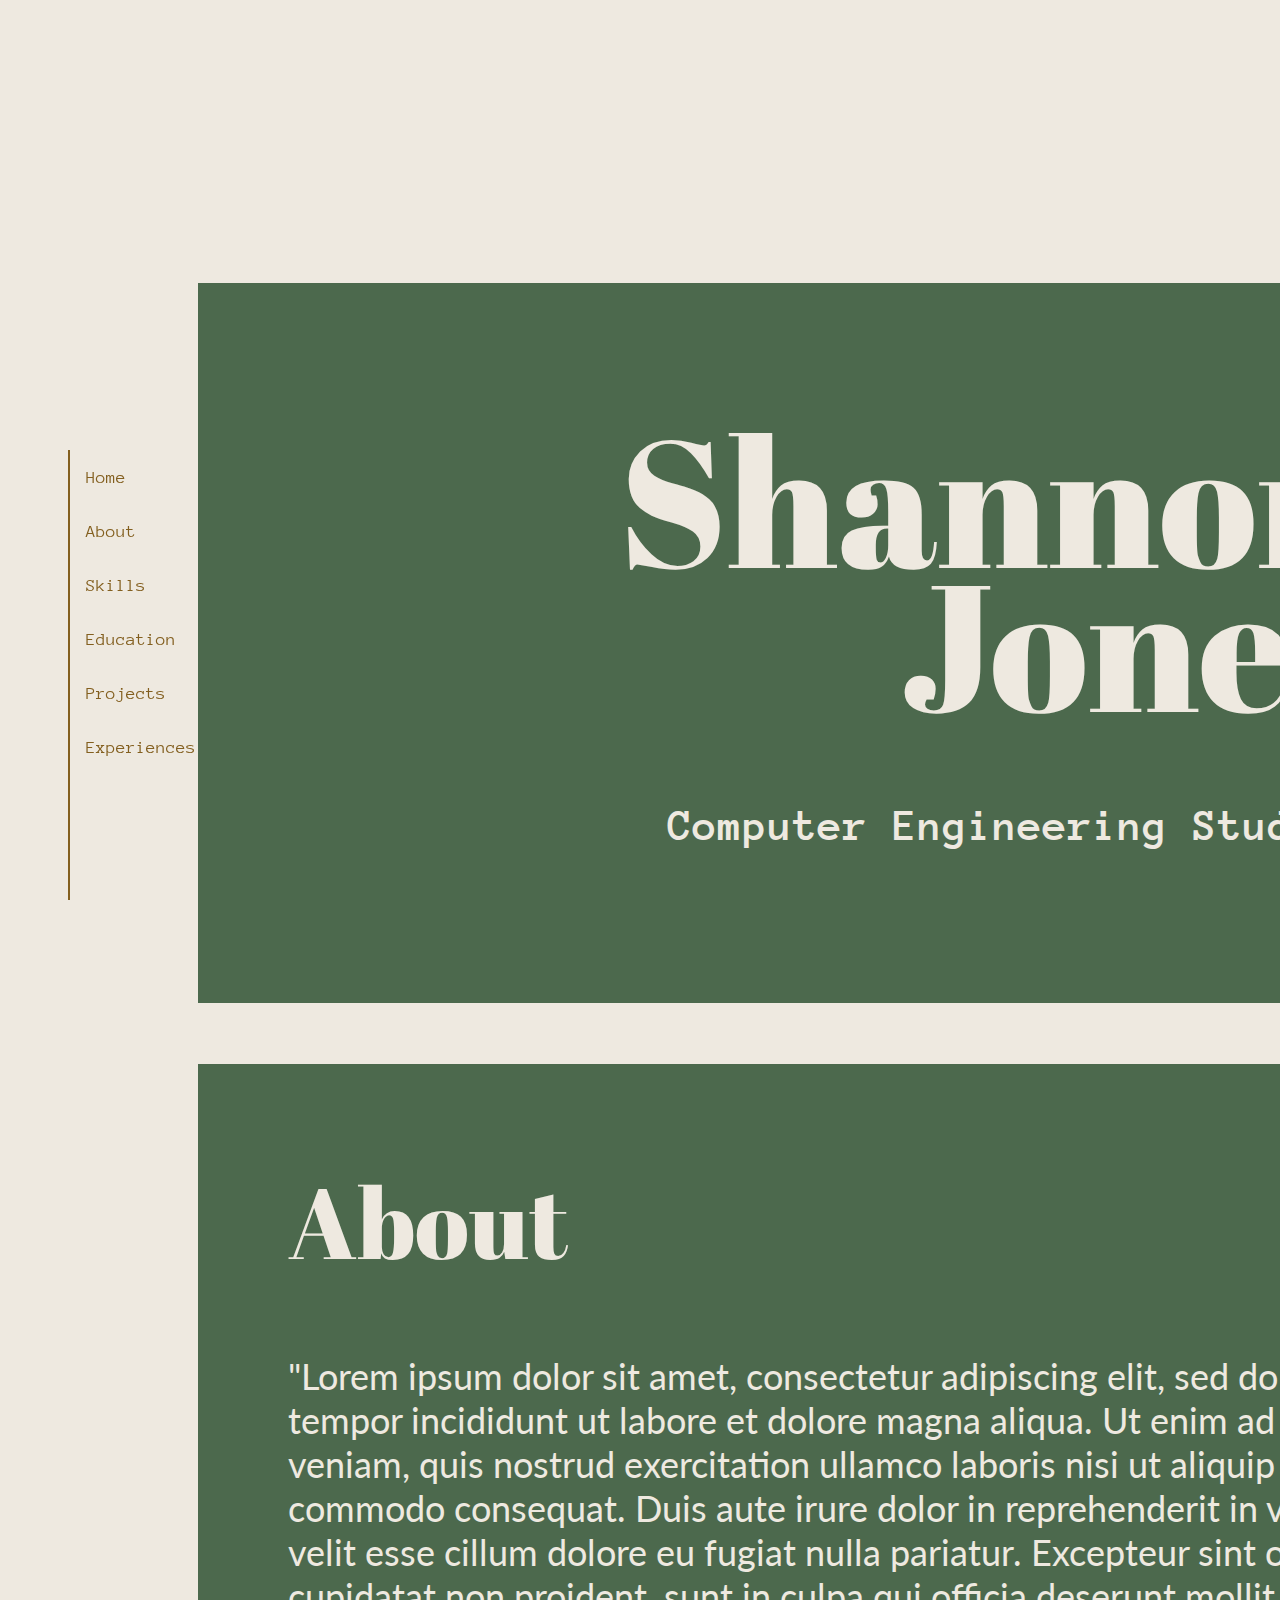
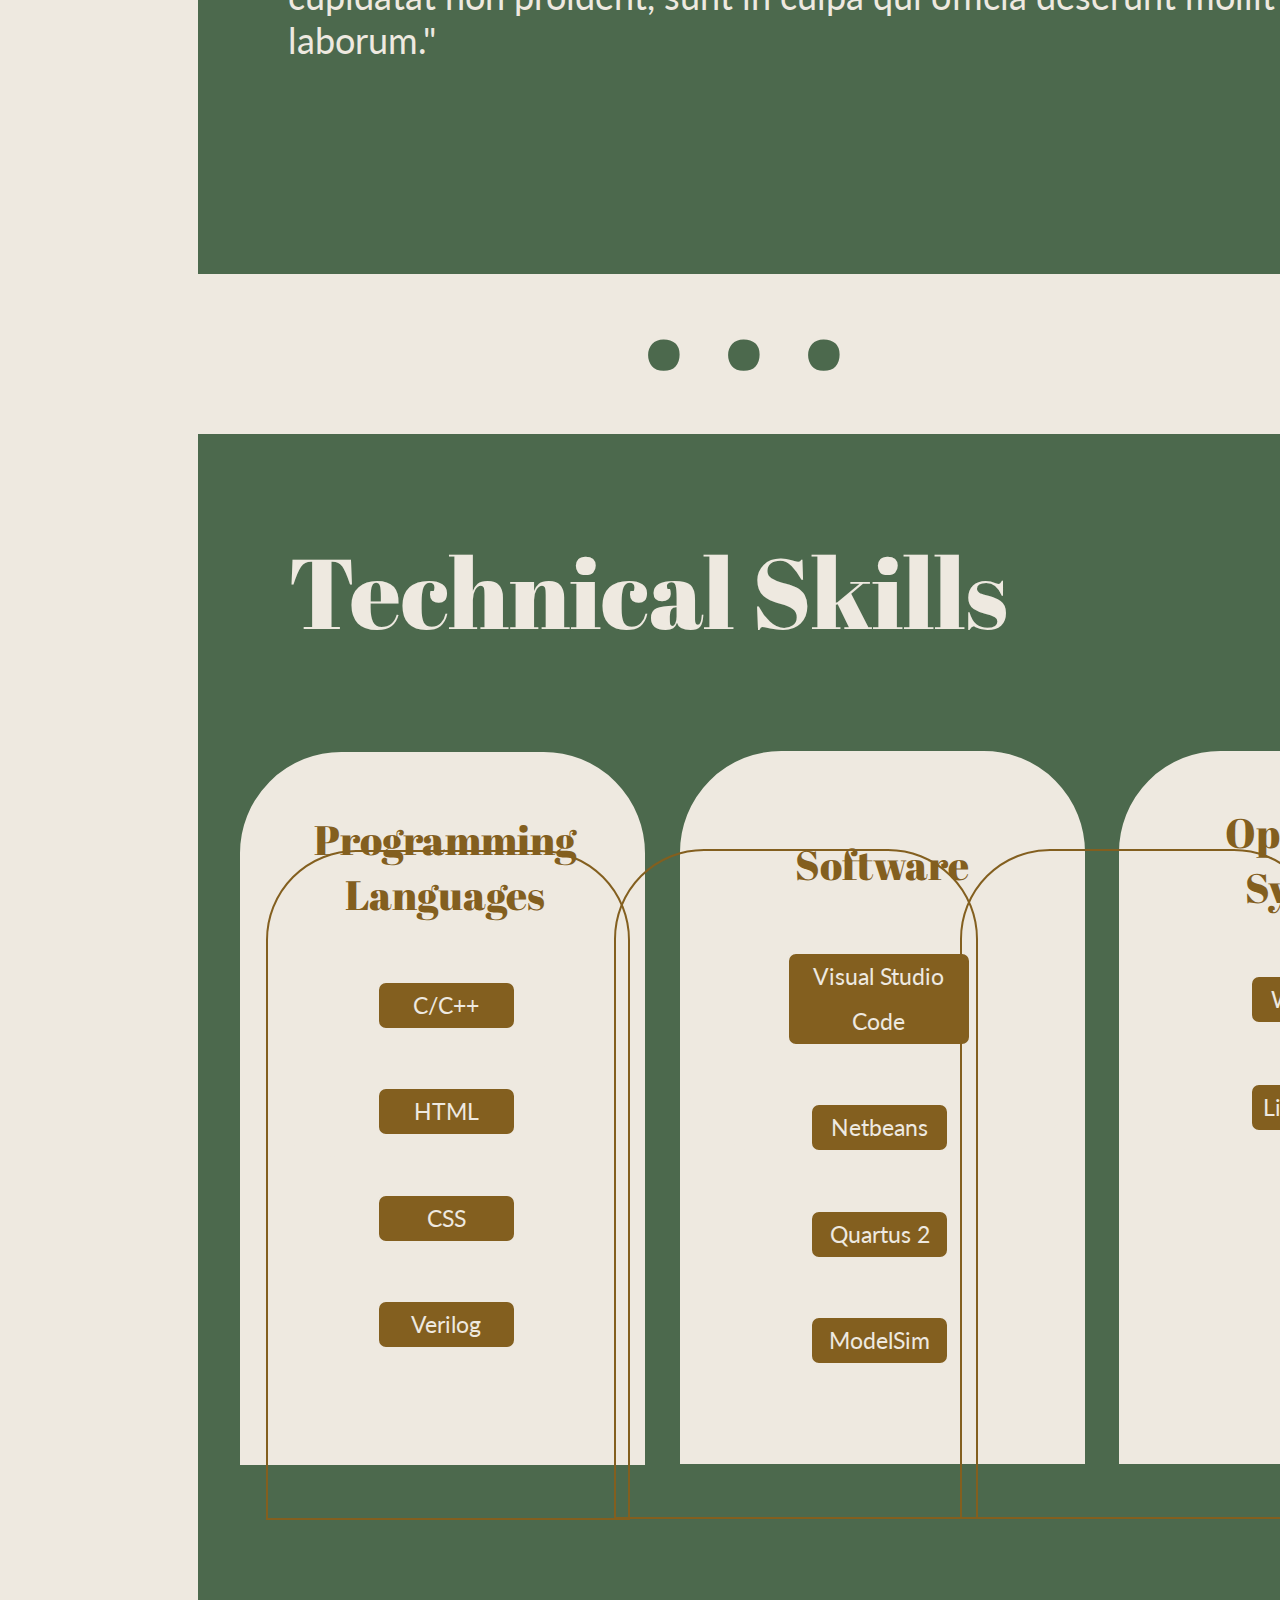
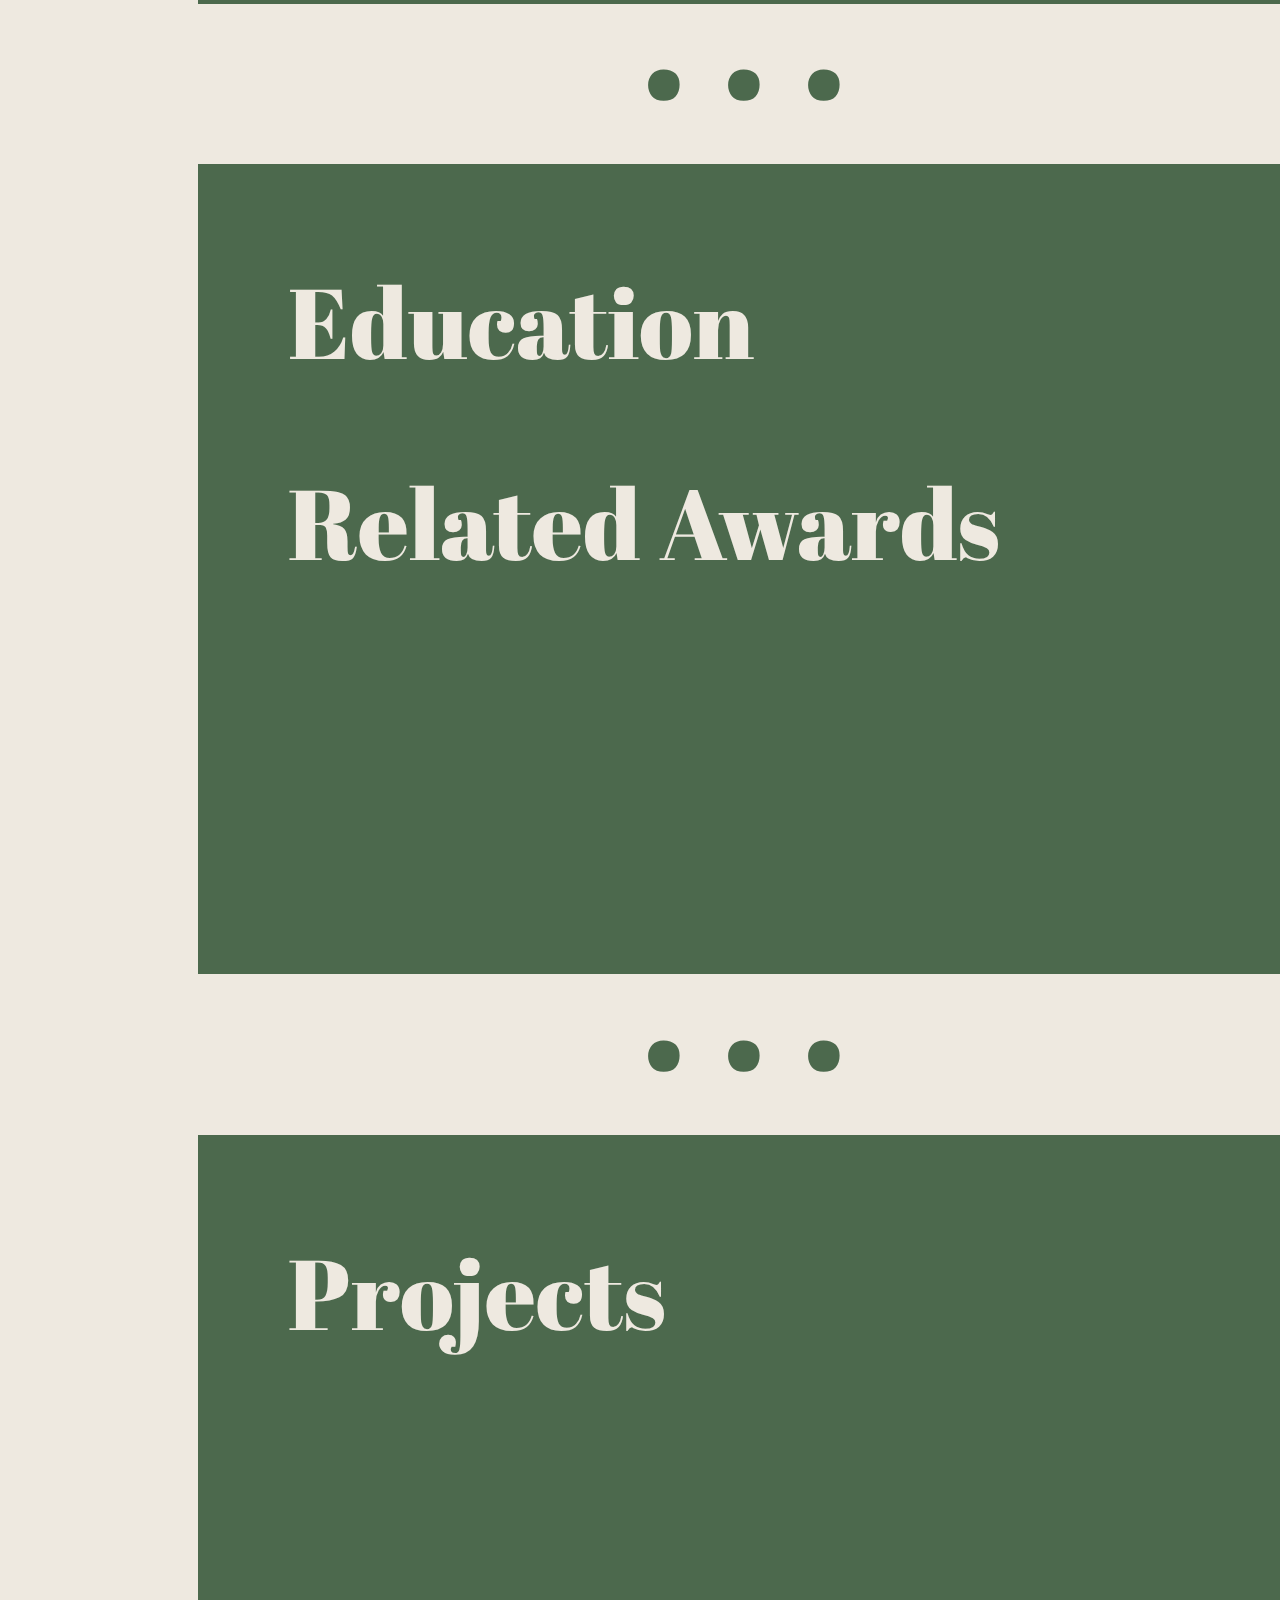
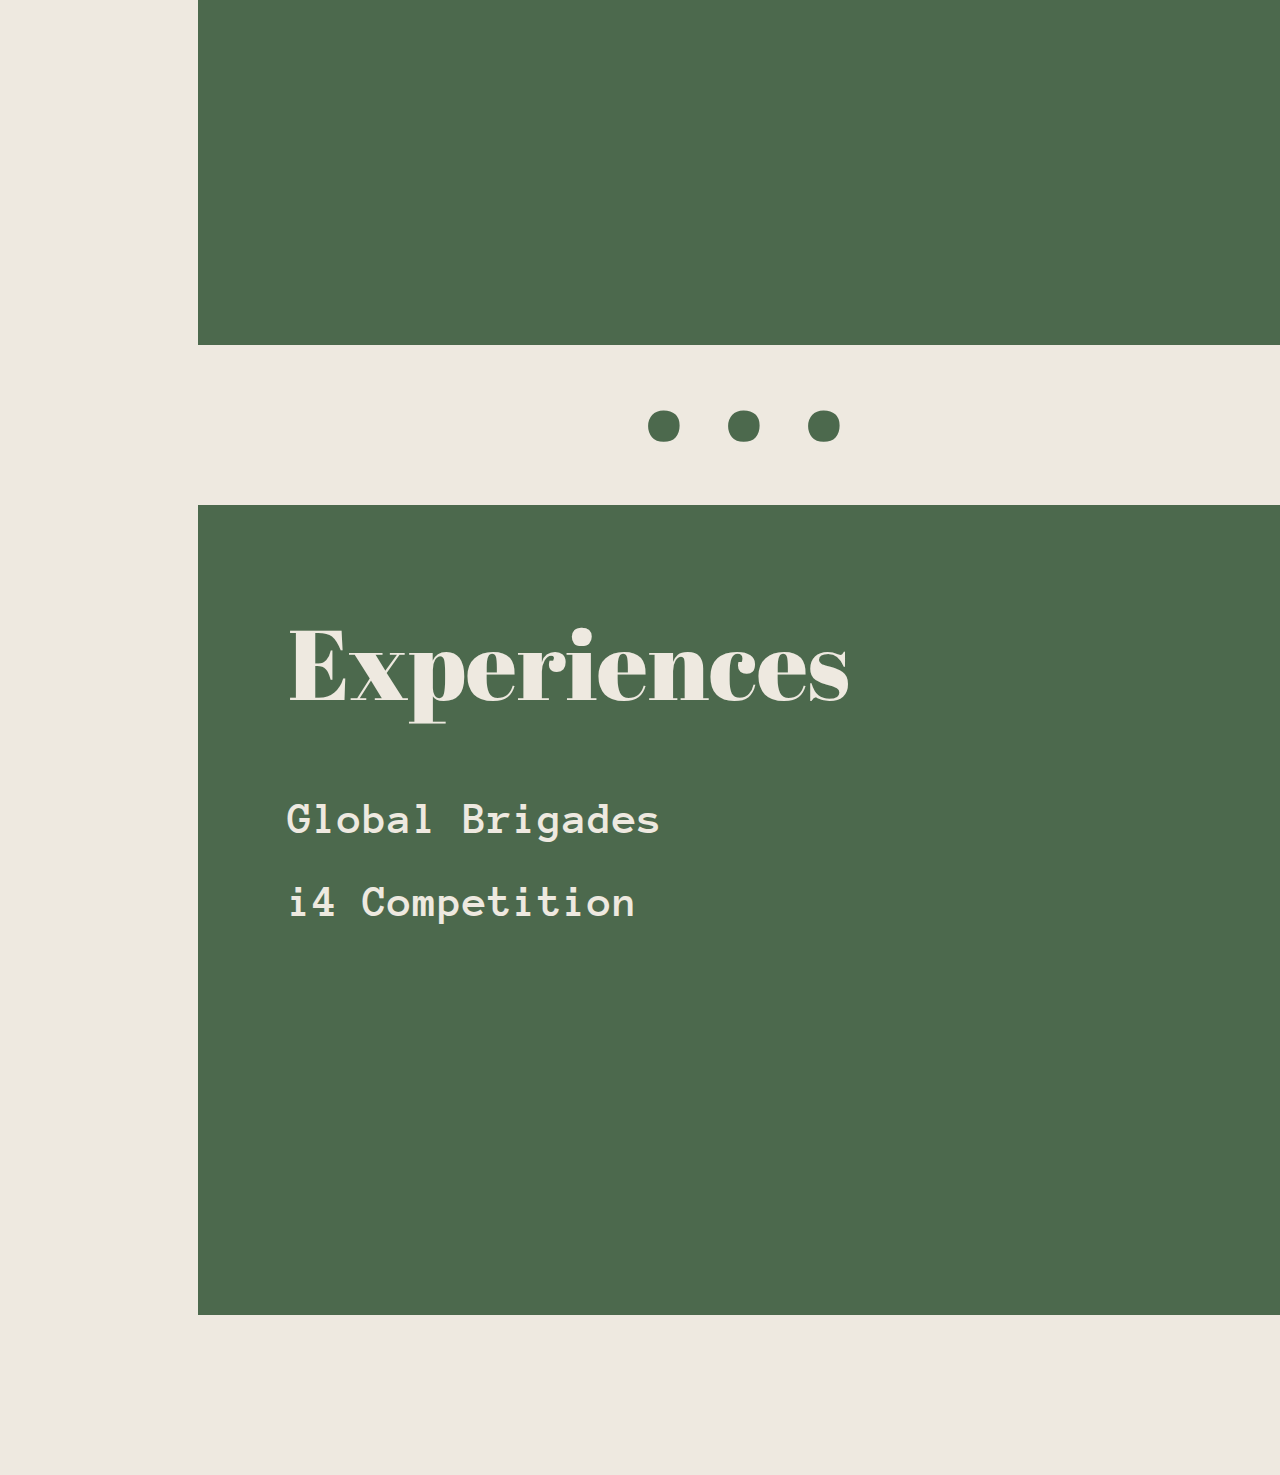
==== index.html @ 37971e12 "technical skills done" ====
<!DOCTYPE html>
<html>

    <head> 
        <title>popurriin</title>

        <meta name="viewport" content="width=device-width, initial-scale=1.0">
        <link rel="preconnect" href="https://fonts.googleapis.com">
        <link rel="preconnect" href="https://fonts.gstatic.com" crossorigin>
        <link href="https://fonts.googleapis.com/css2?family=Abril+Fatface&family=Anonymous+Pro&family=Lato&display=swap" rel="stylesheet">
        <style> @import url('https://fonts.googleapis.com/css2?family=Abril+Fatface&family=Anonymous+Pro&family=Lato&display=swap'); </style>
        
        <link rel="stylesheet" href="style.css">
    </head>

    <body>
        <section id="0">
        <div class="leaves"></div>
        <a href="https://github.com/popurriin" target="_blank"><div class="github"></div></a>
        <a href="https://www.linkedin.com/in/popurriin/" target="_blank"><div class="linkedin" ></div></a>
        <a href="mailto: shan.jones@mail.utoronto.ca" target="_blank"><div class="email" ></div></a>
        <div class="vl"></div>

        <div class="title">
                <h1 class="large">Shannon <br> Jones</h1>
                    <h2 class="moveup">Computer Engineering Student</h2>
        </div>
        </section>
        
        <div class="sect movedown2">
            <section id="1"> 
                <h1 >About</h1>
                    <p>"Lorem ipsum dolor sit amet, consectetur adipiscing elit, sed do eiusmod tempor incididunt 
                        ut labore et dolore magna aliqua. Ut enim ad minim veniam, quis nostrud exercitation ullamco
                        laboris nisi ut aliquip ex ea commodo consequat. 
                        Duis aute irure dolor in reprehenderit in voluptate velit esse cillum dolore eu fugiat 
                        nulla pariatur. Excepteur sint occaecat cupidatat non proident, sunt in culpa qui officia 
                        deserunt mollit anim id est laborum."</p>
            </section>
        </div>

        <h1 class="ellipsis">.  .  .</h1>


        <div class="sect tech">
            <section id="2">
                <h1>Technical Skills</h1>
                
                <div class="rectangle"></div>
                <div class="curve"></div>

                <div class="curve_line"></div>

                <div class="rectangle l t"></div>
                <div class="curve l"></div>
                <div class="curve_line l3"></div>

                <div class="rectangle l2 t2"></div>
                <div class="curve l2"></div>
                <div class="curve_line l4"></div>

                <div>
                    <h2 class="skill_title">Programming <br> Languages</h2>
                        <h3 class="skill_sub">C/C++ </h3> <br>
                        <h3 class="skill_sub moveup2"> HTML </h3> <br>
                        <h3 class="skill_sub moveup2"> CSS </h3> <br>
                        <h3 class="skill_sub moveup2"> Verilog</h3>
                </div>
                
                <div>
                    <h2 class="skill_title moveleft moveup3">Software</h2>
                        <h3 class="skill_sub larger_width">Visual Studio Code</h3> <br>
                        <h3 class="skill_sub moveleft2 moveup2">Netbeans</h3> <br>
                        <h3 class="skill_sub moveleft2 moveup2">Quartus 2</h3> <br>
                        <h3 class="skill_sub moveleft2 moveup2">ModelSim</h3>
                </div>
                
                <div>
                    <h2 class="skill_title moveup4 moveleft3">Operating<br>Systems</h2>
                        <h3 class="skill_sub moveleft4">Windows</h3>
                        <h3 class="skill_sub moveleft4">Linux/Unix</h3>
                </div>
            </section>
        </div>

        <h1 class="ellipsis">.  .  .</h1>



        <div class="sect">
            <section id="3">
                <h1>Education</h1>

                <h1>Related Awards</h1>

            </section>
        </div>

        <h1 class="ellipsis">.  .  .</h1>

        <div class="sect">
            <section id="4">
                <h1>Projects</h1>
            </section>
        </div>

        <h1 class="ellipsis">.  .  .</h1>

        <div class="sect">
            <section id="5">
                <h1>Experiences</h1>
                    <h2>Global Brigades</h2>
                    <h2>i4 Competition</h2>
            </section>
        </div>

        <div class="remove">
            <a class="navi home" href="#0">Home</a> <br>
            <a class="navi about" href="#1">About</a> <br>
            <a class="navi skills" href="#2">Skills</a> <br>
            <a class="navi education" href="#3">Education</a> <br>
            <a class="navi projects" href="#4">Projects</a> <br>
            <a class="navi experiences" href="#5">Experiences</a>
        </div>
    </body>
</html>
---- style.css ----
/* Colour Palette */
:root {
    --background:#eee9e0ff;
    --main:#4c694dff;
    --text:#eee9e0ff;
    --accent:#835f1f;
    --highlight:#b7caa1;
}


/* Animation */
@keyframes fadein {
    0% {opacity: 0;}
    100% {opacity: 1;}
}

@keyframes git {
    0% {
        background: url("assets/github\ regular\ \(Pixel\ perfect\).png") no-repeat;
        background-size: contain;
        position: fixed;
        width: 8vh;
        height: 8vh;
        left: 4vh;
        top: 17vh;
    }
    100% {
        background: url("assets/github\ hover.png");
        background-size: contain;
        position: fixed;
        width: 8vh;
        height: 8vh;
        left: 4vh;
        top: 17vh;
    }
}

@keyframes linked {
    0% {
        background: url("assets/linkedin\ regular\ \(Freepik\).png");
        background-size: contain;
        position: fixed;
        width: 8vh;
        height: 8vh;
        left: 4vh;
        top: 28vh
    }
    100% {
        background: url("assets/linkedin\ hover.png");
        background-size: contain;
        position: fixed;
        width: 8vh;
        height: 8vh;
        left: 4vh;
        top: 28vh;
    }
}

@keyframes em {
    0% {
        background: url("assets/email\ regular\ \(Ehtisham\ Abid\).png") no-repeat;
        background-size: contain;
        position: fixed;
        width: 8vh;
        height: 8vh;
        left: 4vh;
        top: 39vh;
    }
    100% {
        background: url("assets/email\ hover.png");
        background-size: contain;
        position: fixed;
        width: 8vh;
        height: 8vh;
        left: 4vh;
        top: 39vh;
    }
}

@keyframes na {
    0% {
        color:var(--accent);
        text-decoration: none;
    }
    100% {
        color:var(--main);
        text-decoration: none;
    }
}

::selection {
    color: var(--highlight);
}

::-webkit-scrollbar {
    width: 2.2vh;
    height: 2vh;
    background-color: var(--main);
}
::-webkit-scrollbar-track {
    animation: fadein 0.3s;
    border: thin solid;
    color: var(--highlight);
}
::-webkit-scrollbar-thumb {
    animation: fadein 0.3s;
    border-radius: 1vh;
    background: var(--highlight);
}

/* Classes */
body {
    background-color: var(--background);
    color: var(--text);
    animation: fadein 1.5s;
    font-family: 'Lato', sans-serif;
    font-weight: normal;
    font-size: 12vh;
}

h1 {
    font-family: 'Abril Fatface', cursive;
    font-weight: normal;
    font-size: 11vh;
    margin-top: 0%;
}

h2 {
    font-family: 'Anonymous Pro', mono;
    font-weight: bold;
    font-size: 5vh;
    margin-top: 0%;
}

h3 {
    font-weight: normal;
    font-size: 4vh;
}

h4 {
    font-family: 'Anonymous Pro', mono;
    font-size: 3.5vh;
}

p {
    font-size: 4vh;
}

/* Shapes */
.vl {
    border-left: 2px solid;
    border-color: var(--accent);
    height: 50vh;
    position: fixed;
    left: 7.5vh;
    bottom: 0px;
  }

.hl {
    height: 2px;
    width: 750px;
    background: var(--accent);
}

.rectangle {
    height: 30vh;
    width: 25vh;
    background:var(--text);
    border: 10vh solid;
    border-color: var(--text);
    position: static;
    margin-top: 30%;
    margin-left: -4%;
}
.curve {
    height: 25vh;
    width: 25vh;
    border: 10vh solid;
    border-color: var(--text);
    border-radius: 25%;
    background:var(--text);
    position: static;
    margin-top: -60%;
    margin-left: -4%;
}

.l {
    margin-left: 33%;
}
.t {
    margin-top: -12%;
}
.l2 {
    margin-left: 70%;
}
.t2 {
    margin-top: -12%;
}

.l3 {
    margin-left: 25.5% !important;
}
.l4 {
    margin-left: 52.5% !important;
}

.curve_line {
    height: 74vh;
    width: 40vh;
    border: 0.3vh solid;
    border-top-left-radius: 10vh;
    border-top-right-radius: 10vh;
    border-color: var(--accent);
    position: absolute;
    margin-top: -24%;
    margin-left: -1.7%;
}
/* Settings for images */
.github{
    background: url("assets/github\ regular\ \(Pixel\ perfect\).png") no-repeat;
    background-size: contain;
    position: fixed;
    width: 8vh;
    height: 8vh;
    left: 4vh;
    top: 17vh;

}
.github:hover{
    background: url("assets/github\ hover.png");
    background-size: contain;
    position: fixed;
    width: 8vh;
    height: 8vh;
    left: 4vh;
    top: 17vh;
    animation: git 0.3s;
}

.linkedin {
    background: url("assets/linkedin\ regular\ \(Freepik\).png");
    background-size: contain;
    position: fixed;
    width: 8vh;
    height: 8vh;
    left: 4vh;
    top: 28vh;
}
.linkedin:hover{
    background: url("assets/linkedin\ hover.png");
    background-size: contain;
    position: fixed;
    width: 8vh;
    height: 8vh;
    left: 4vh;
    top: 28vh;
    animation: linked 0.3s;
}

.email {
    background: url("assets/email\ regular\ \(Ehtisham\ Abid\).png");
    background-size: contain;
    position: fixed;
    width: 8vh;
    height: 8vh;
    left: 4vh;
    top: 39vh;
}
.email:hover{
    background: url("assets/email\ hover.png");
    background-size: contain;
    position: fixed;
    width: 8vh;
    height: 8vh;
    left: 4vh;
    top: 39vh;
    animation: em 0.3s;
    line-height: 13vh;
}

.leaves {
    background: url("assets/leaves.jpg") no-repeat;
    position: static;
    background-size: cover;
    width: 52.6vh;
    height: 105vh;
    margin-top: -3%;
    margin-left: 71%;
    animation: fadein 1.5s;
}

/* Nav Bar Classes */
.navi {
    color: var(--accent);
    position: fixed;
    font-size: 2vh;
    font-family: 'Anonymous Pro', mono;
    left:9.5vh;
    text-decoration: none;
    font-style: normal;
}
.navi:hover {
    color: var(--main);
    position: fixed;
    font-size: 2vh;
    font-family: 'Anonymous Pro', mono;
    left:9.5vh;
    text-decoration: none;
    animation: na 0.3s;
}
.remove {
    display:inline-flex;
}
.home {
    top: 52vh;
}
.about {
    top: 58vh;
}
.skills {
    top: 64vh;
}
.education {
    top: 70vh;
}
.projects {
    top: 76vh;
}
.experiences {
    top: 82vh;
}

/* Section Classes */
.title {
    background: var(--main);
    position: static;
    margin-top: -50%;
    margin-left: 15%;
    width: 120vh;
    height: 60vh;
    border: 10vh solid;
    border-color: var(--main);
    text-align: right;
    animation: fadein 1.5s;
}

.sect {
    background: var(--main);
    position:static;
    border: 10vh solid;
    border-color: var(--main);
    width: 132vh;
    height: 70vh;
    margin-top: -8.5%;
    margin-left: 15%;
}

.tech {
    height: 110vh;
}
.skill_title {
    color:var(--accent);
    font-family: 'Abril Fatface', cursive;
    font-size: 4.5vh;
    font-weight: 100;
    text-align: center;
    margin-top: -29%;
    margin-left: -73.5%;
}
.skill_sub {
    color: var(--text);
    max-width: 15vh;
    font-size: 2.5vh;
    margin-top: 5%;
    margin-left: 7.5%;
    text-align: center;
    line-height: 5vh;
    background: var(--accent);
    border: 0.3vh solid;
    border-radius: 1vh;
}

/* Miscellaneous */
.moveup {
    margin-top: -3%;
}
.moveup2 {
    margin-top:-8%;
}
.moveup3 {
    margin-top: -45%;
}
.moveup4 {
    margin-top: -49%;
}
.movedown {
    margin-top: 10%;
}
.movedown2 {
    margin-top: 4.8%;
}
.moveleft {
    margin-left: 0%;
}
.moveleft2 {
    margin-left: 44%;
}
.moveleft3 {
    margin-left: 74%;
}
.moveleft4 {
    margin-left: 81%;
}
.larger_width {
    max-width: 20vh;
    margin-left: 42%;
}
.large {
    margin-top: 5%;
    font-size: 20vh;
    line-height: 16vh;
}
.ellipsis {
    color:var(--main);
    font-size: 20vh;
    margin-left: 50%;
    margin-top: -7.5%;
}
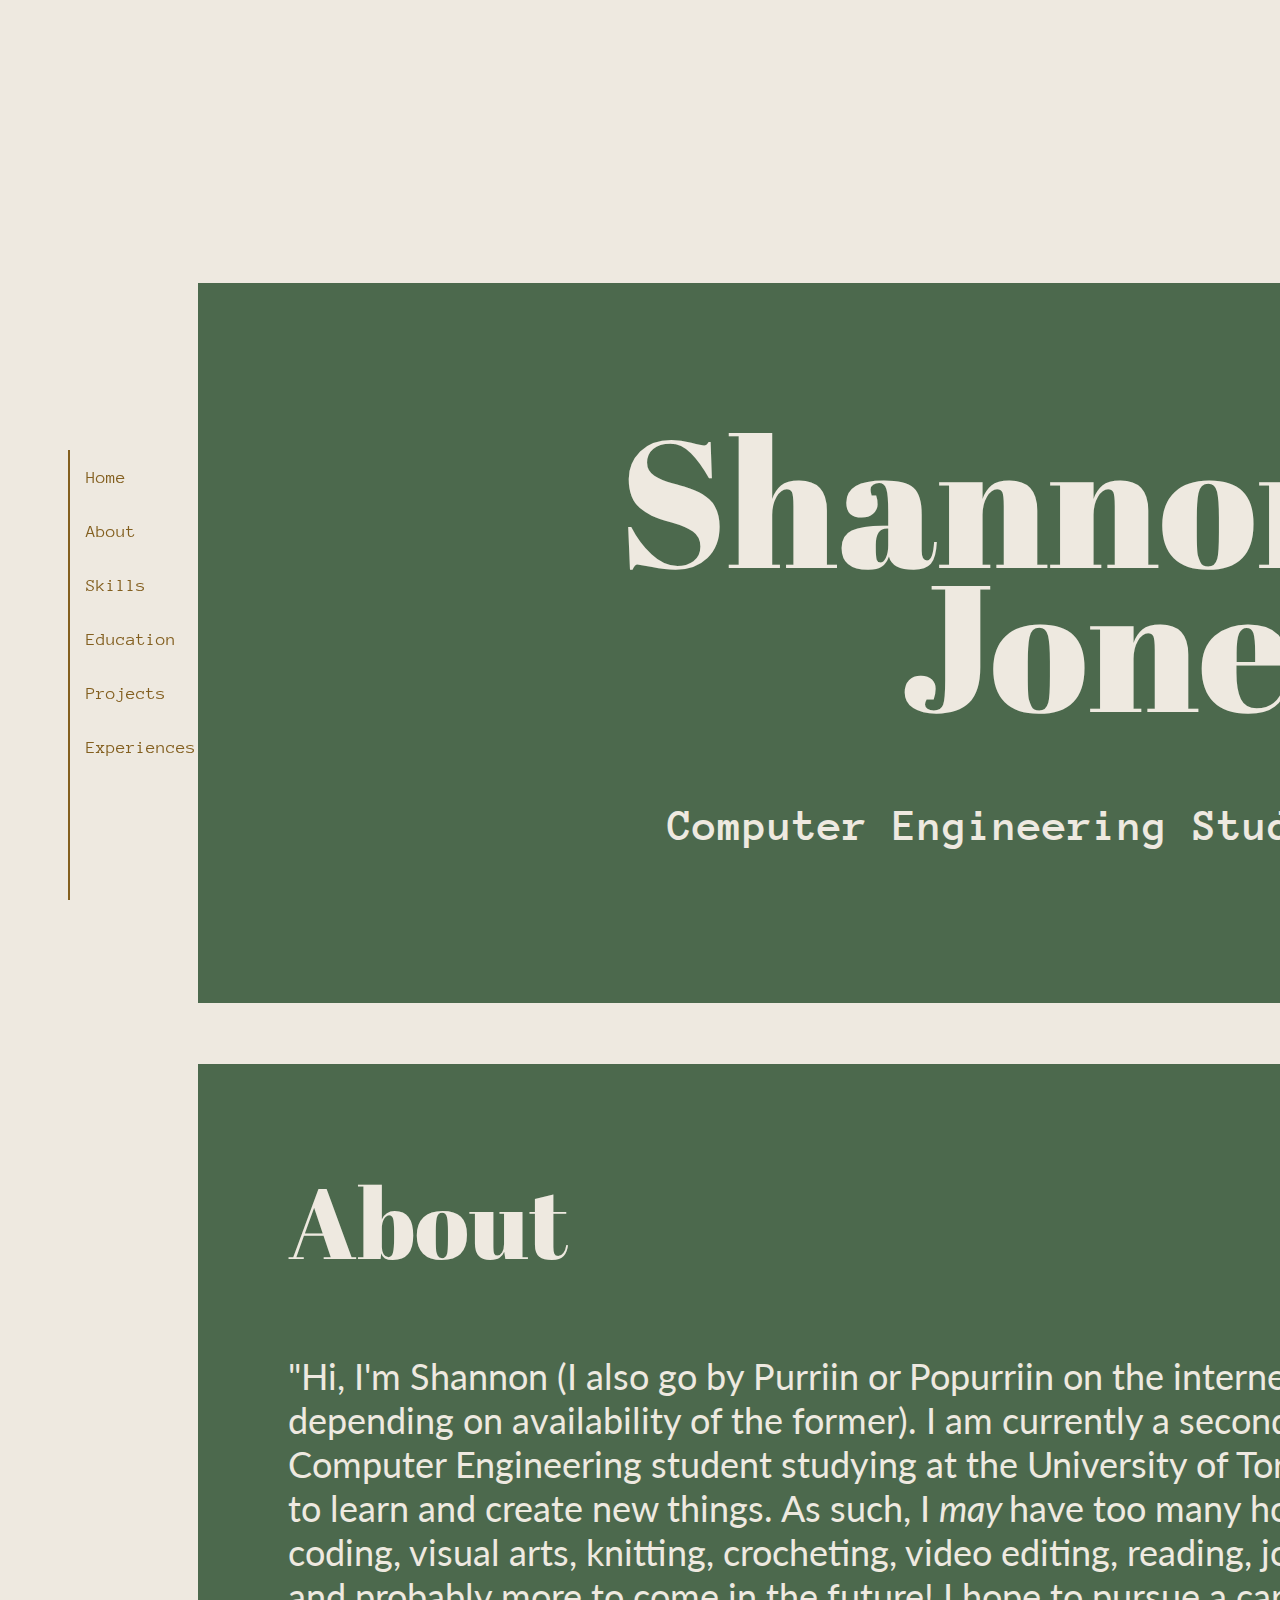
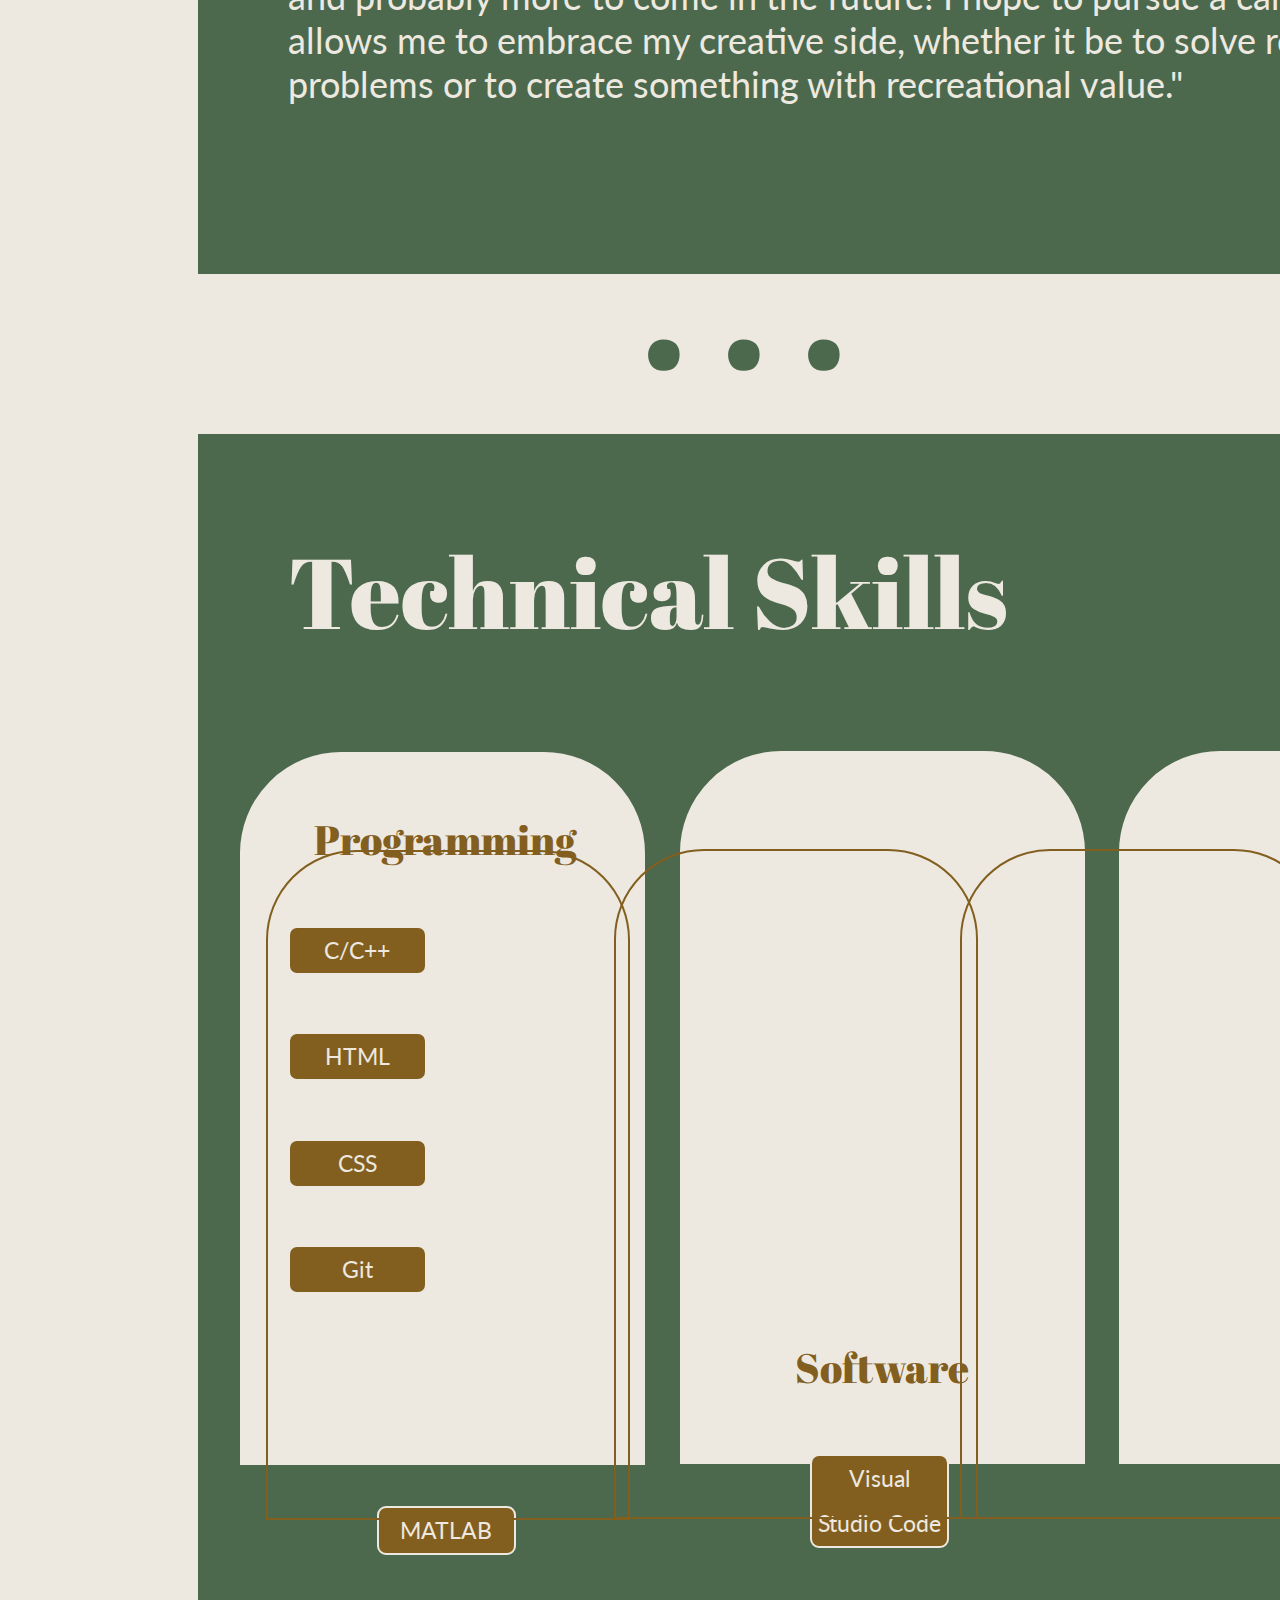
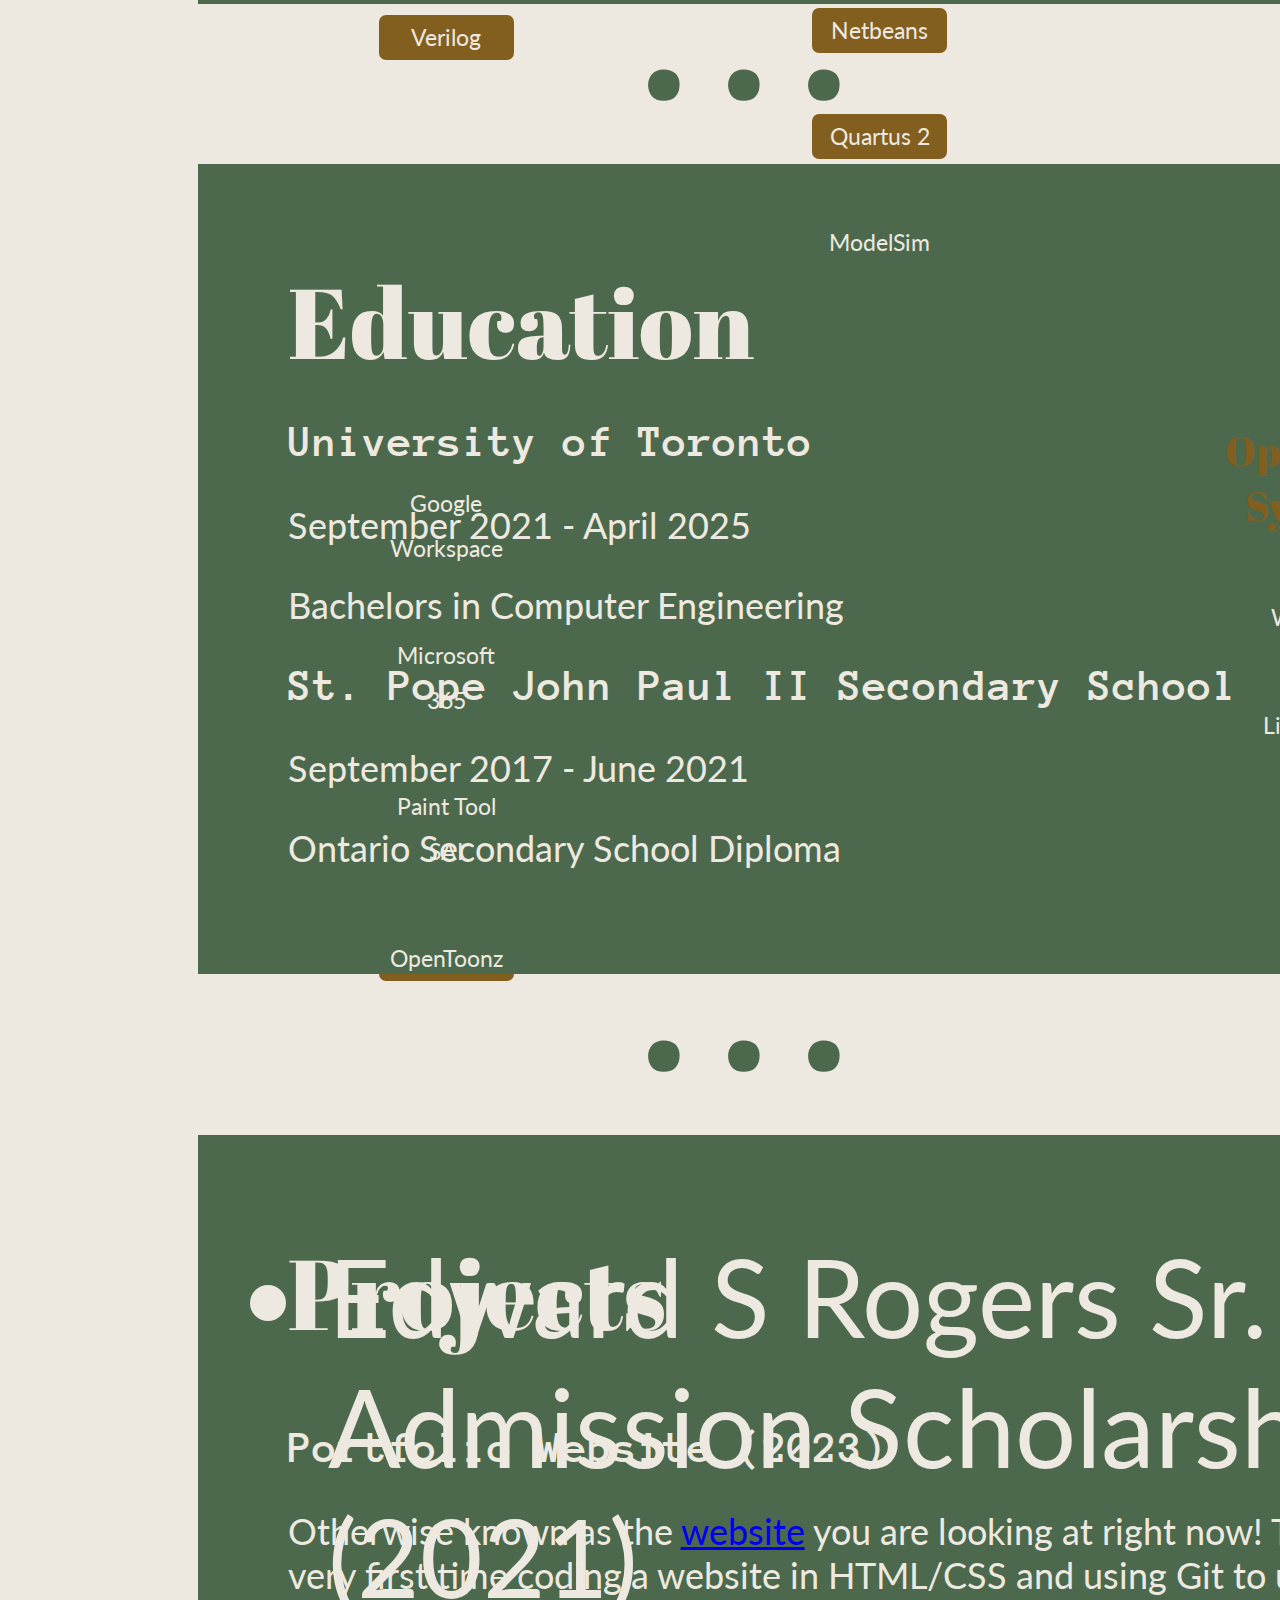
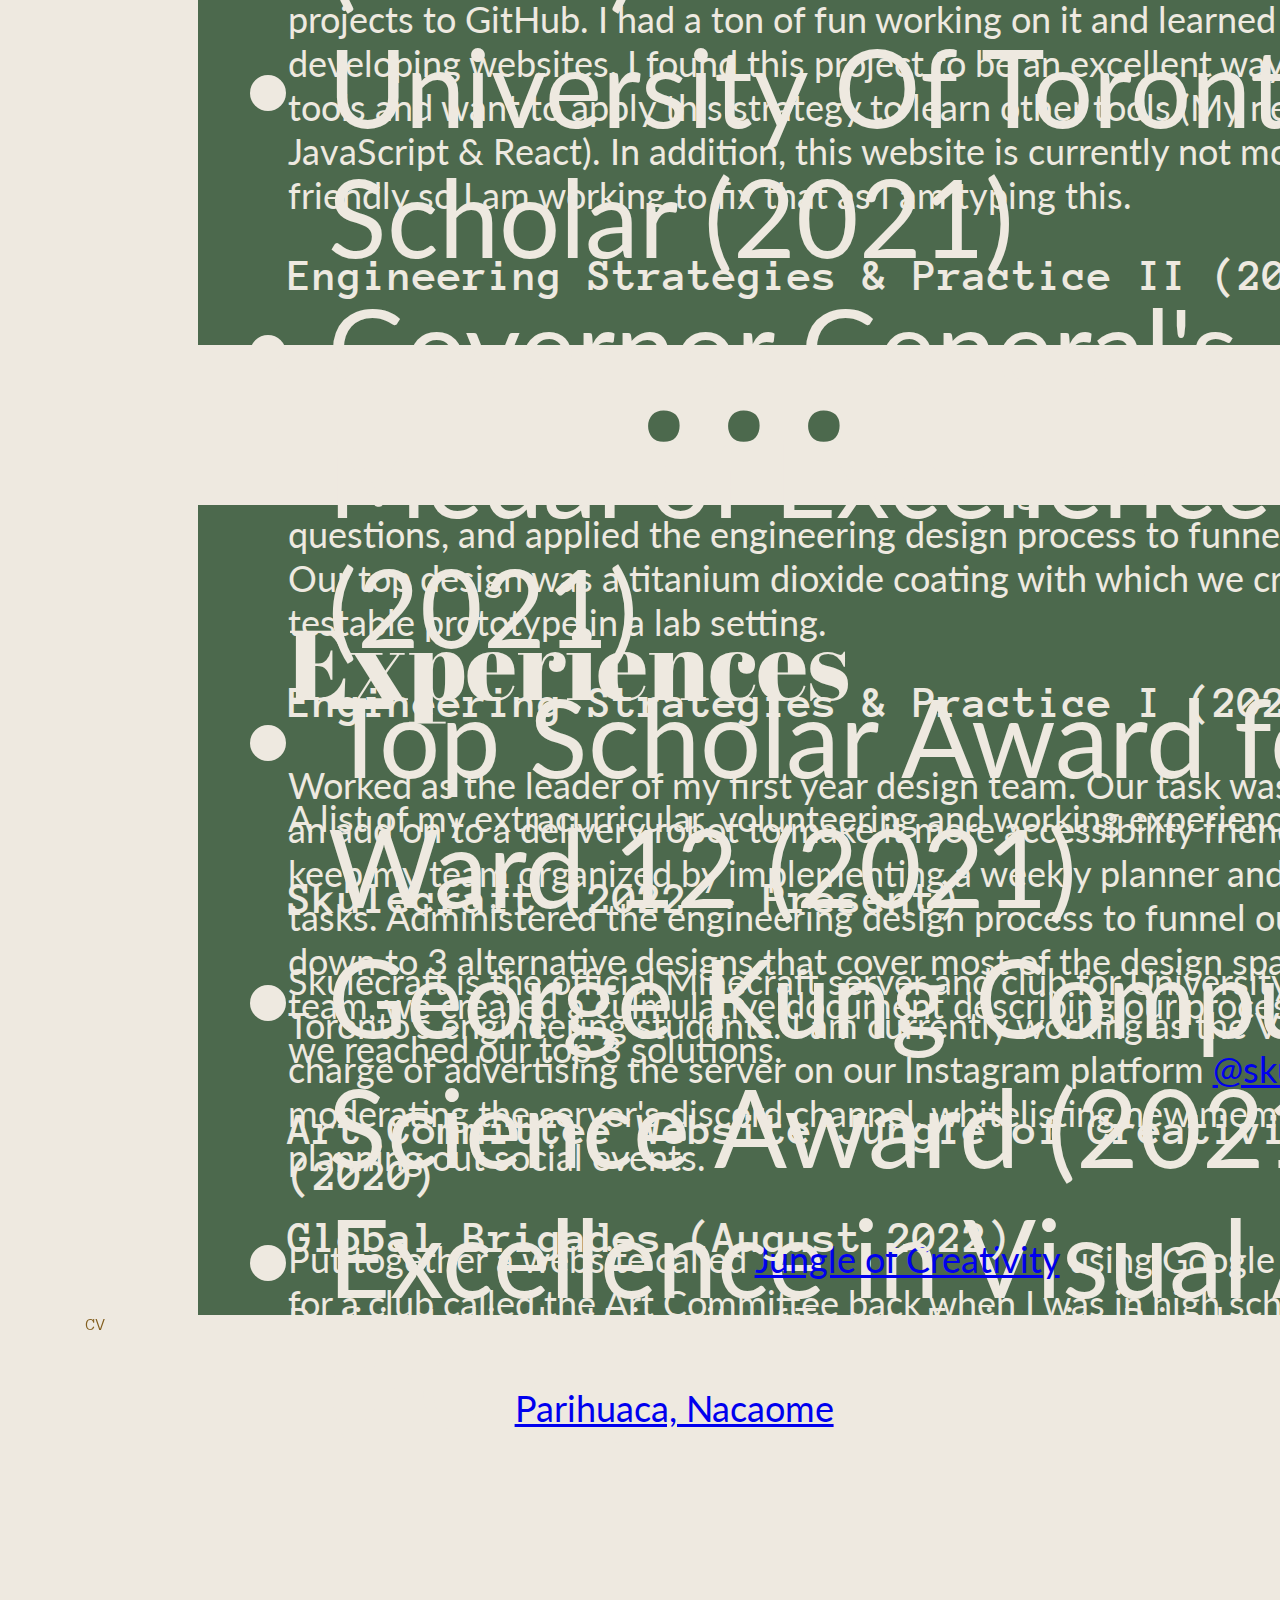
==== commit 14055fb4: "added CV" ====
--- a/index.html
+++ b/index.html
@@ -5,6 +5,7 @@
         <title>popurriin</title>
 
         <meta name="viewport" content="width=device-width, initial-scale=1.0">
+        
         <link rel="preconnect" href="https://fonts.googleapis.com">
         <link rel="preconnect" href="https://fonts.gstatic.com" crossorigin>
         <link href="https://fonts.googleapis.com/css2?family=Abril+Fatface&family=Anonymous+Pro&family=Lato&display=swap" rel="stylesheet">
@@ -26,16 +27,18 @@
                     <h2 class="moveup">Computer Engineering Student</h2>
         </div>
         </section>
-        
+
         <div class="sect movedown2">
             <section id="1"> 
                 <h1 >About</h1>
-                    <p>"Lorem ipsum dolor sit amet, consectetur adipiscing elit, sed do eiusmod tempor incididunt 
-                        ut labore et dolore magna aliqua. Ut enim ad minim veniam, quis nostrud exercitation ullamco
-                        laboris nisi ut aliquip ex ea commodo consequat. 
-                        Duis aute irure dolor in reprehenderit in voluptate velit esse cillum dolore eu fugiat 
-                        nulla pariatur. Excepteur sint occaecat cupidatat non proident, sunt in culpa qui officia 
-                        deserunt mollit anim id est laborum."</p>
+                    <p class="para">"Hi, I'm Shannon (I also go by Purriin or Popurriin on the internet, depending on availability of the former). 
+                        I am currently a second year Computer Engineering student studying at 
+                        the University of Toronto. I love to learn and create new things. As such, I <i>may </i>
+                        have too many hobbies: coding, visual arts, knitting, crocheting, video editing, reading, 
+                        journaling, and probably more to come in the future! I hope to pursue a career that allows 
+                        me to embrace my creative side, whether it be to solve real world problems or to create 
+                        something with recreational value."
+                    </p>
             </section>
         </div>
 
@@ -60,19 +63,25 @@
                 <div class="curve_line l4"></div>
 
                 <div>
-                    <h2 class="skill_title">Programming <br> Languages</h2>
-                        <h3 class="skill_sub">C/C++ </h3> <br>
-                        <h3 class="skill_sub moveup2"> HTML </h3> <br>
-                        <h3 class="skill_sub moveup2"> CSS </h3> <br>
-                        <h3 class="skill_sub moveup2"> Verilog</h3>
+                    <h2 class="skill_title">Programming</h2>
+                        <h3 class="skill_sub moveleft">C/C++</h3> <br>
+                        <h3 class="skill_sub moveup2 moveleft">HTML</h3> <br>
+                        <h3 class="skill_sub moveup2 moveleft">CSS</h3> <br>
+                        <h3 class="skill_sub moveup2 moveleft">Git</h3> <br>
+                        <h3 class="skill_sub moveup6 moveright">MATLAB</h3> <br>
+                        <h3 class="skill_sub moveup2 moveright">Verilog</h3>
                 </div>
                 
                 <div>
-                    <h2 class="skill_title moveleft moveup3">Software</h2>
-                        <h3 class="skill_sub larger_width">Visual Studio Code</h3> <br>
+                    <h2 class="skill_title moveleft moveup5">Software</h2>
+                        <h3 class="skill_sub moveleft2">Visual <br> Studio Code</h3> <br>
                         <h3 class="skill_sub moveleft2 moveup2">Netbeans</h3> <br>
                         <h3 class="skill_sub moveleft2 moveup2">Quartus 2</h3> <br>
-                        <h3 class="skill_sub moveleft2 moveup2">ModelSim</h3>
+                        <h3 class="skill_sub moveleft2 moveup2">ModelSim</h3> <br>
+                        <h3 class="skill_sub moveup7 moveright2">Google Workspace</h3> <br>
+                        <h3 class="skill_sub moveup2 moveright2">Microsoft 365</h3> <br>
+                        <h3 class="skill_sub moveup2 moveright2">Paint Tool SAI</h3> <br>
+                        <h3 class="skill_sub moveup2 moveright2">OpenToonz</h3>
                 </div>
                 
                 <div>
@@ -91,8 +100,32 @@
             <section id="3">
                 <h1>Education</h1>
 
-                <h1>Related Awards</h1>
-
+                <div class="moveup"></div>
+
+                <div class="edu">
+                    <h2 class="sub_title">University of Toronto</h2>
+                    <p class="date">September 2021 - April 2025</p>
+                    <h3 class="desc">Bachelors in Computer Engineering</h3>
+                </div>
+                <div class="edu_line"></div>
+                
+                <div class="edu">
+                    <h2 class="sub_title">St. Pope John Paul II Secondary School</h2>
+                    <p class="date">September 2017 - June 2021</p>
+                    <h3 class="desc">Ontario Secondary School Diploma</h3>
+                </div>
+                <div class="edu_line"></div>
+
+                <h1 class="movedown">Related Awards</h1>
+                <ul>
+                    <li>Edward S Rogers Sr. Admission Scholarship (2021)</li>
+                    <li>University Of Toronto Scholar (2021)</li>
+                    <li>Governor General's Medal of Excellence (2021)</li>
+                    <li>Top Scholar Award for Ward 12 (2021)</li>
+                    <li>George Kung Computer Science Award (2021)</li>
+                    <li>Excellence in Visual Arts (2021)</li>
+                </ul>
+                    
             </section>
         </div>
 
@@ -101,6 +134,50 @@
         <div class="sect">
             <section id="4">
                 <h1>Projects</h1>
+
+                    <div class="exp">
+                        <h2 class="sub_title">Portfolio Website (2023)</h2>
+                        <p class="desc">Otherwise known as the <a href="https:popurriin.github.io/#4">website</a> you are looking at right now! This is 
+                            my very first time coding a website in HTML/CSS and using Git to upload my projects 
+                            to GitHub. I had a ton of fun working on it and learned a lot about developing websites. 
+                            I found this project to be an excellent way to learn the tools and want to apply this 
+                            strategy to learn other tools (My next goal: JavaScript & React). In addition, this website
+                            is currently not mobile friendly so I am working to fix that as I am typing this.
+                        </p>
+                    </div>
+                    <div class="exp_line"></div>
+
+                    <div class="exp">
+                        <h2 class="sub_title">Engineering Strategies & Practice II (2022)</h2>
+                        <p class="desc">Our team was tasked by our client to come up with a solution or preventative measure for grime accumulating
+                            on their apartment windows. To create the best possible solution, we researched the causes and the current
+                            solutions on the market, held 3 meetings with our client to ask questions, and applied the engineering design
+                            process to funnel our ideas. Our top design was a titanium dioxide coating with which we created a testable
+                            prototype in a lab setting.
+                        </p>
+                    </div>
+                    <div class="exp_line"></div>
+
+                    <div class="exp">
+                        <h2 class="sub_title">Engineering Strategies & Practice I (2021)</h2>
+                        <p class="desc">Worked as the leader of my first year design team. Our task was to create an add on 
+                            to a delivery robot to make it more accessibility friendly. I helped keep my team organized by implementing 
+                            a weekly planner and designating tasks. Administered the engineering design process to funnel our ideas down
+                            to 3 alternative designs that cover most of the design space. As a team, we created a culmulative document
+                            describing our process of how we reached our top 3 solutions.
+                        </p>
+                    </div>
+                    <div class="exp_line"></div>
+
+                    <div class="exp">
+                        <h2 class="sub_title">Art Committee Website Jungle of Creativity (2020)</h2>
+                        <p class="desc">Put together a website called <a href="https://sites.google.com/view/artcommittee/home?pli=1" target="_blank">
+                            Jungle of Creativity</a> using Google Workspace for a club called the Art Committee back when I was in high school. 
+                            This site would be used by students to submit and post their art for other students to see. The site also gave students 
+                            the ability to share their own business and art account with others. 
+                        </p>
+                    </div>
+                    <div class="exp_line"></div>
             </section>
         </div>
 
@@ -109,8 +186,71 @@
         <div class="sect">
             <section id="5">
                 <h1>Experiences</h1>
-                    <h2>Global Brigades</h2>
-                    <h2>i4 Competition</h2>
+                    <p class="para">A list of my extracurricular, volunteering and working experiences.</p>
+                    
+                    <div class="exp">
+                        <h2 class="sub_title">Skulecraft (2022 - Present)</h2>
+                            <p class="desc">Skulecraft is the official Minecraft server and club for University of Toronto's 
+                                engineering students. I am currently working as the VP Social in charge of advertising the 
+                                server on our Instagram platform <a href="https://www.instagram.com/skulecraft" target="_blank">@skulecraft</a>, 
+                                moderating the server's discord channel, whitelisting new members, and planning out social events.
+                            </p>
+                    </div>
+                    <div class="exp_line"></div>
+
+                    <div class="exp">
+                        <h2 class="sub_title">Global Brigades (August 2022)</h2>
+                        <p class="desc">Participated in the University of Toronto Engineering Brigade as a student volunteer. Raised money and
+                            travelled to Honduras for 1 week to help the community of <a href="https://www.globalbrigades.org/communities/parihuaca/" target="_blank">Parihuaca, Nacaome</a>
+                            by designing a water system. The community had lacked 
+                            a safe and convenient source of water as both their well and dam became inoperative. Volunteer work consisted of communicating
+                            with townsfolk, taking measurements for the pipeline, mapping out the system and conducting a presentation to the community to 
+                            showcase the design and budget.
+                        </p>
+                    </div>
+                    <div class="exp_line"></div>
+
+                    <div class="exp">
+                        <h2 class="sub_title">i4 Competition (2021)</h2>
+                        <p class="desc">Competed in a group of 4 in the University of Waterloo run i4 Competition. It was a one day
+                            manufacturing engineering based competition that tested our time-management and analytical skills.
+                            We were given a simulation of a production line with which
+                            we analyzed the manufacturing process and noted the process, layout, and efficiency of the overall
+                            system. From this, we wrote status reports of our progress, completed each milestone task and eventually
+                            came up with a way to optimize the production line. 
+                        </p>
+                    </div>
+                    <div class="exp_line"></div>
+
+                    <div class="exp">
+                        <h2 class="sub_title">Art Committee (2020 - 2021)</h2>
+                        <p class="desc">Was the web developer of my high school Art Committee club. Helped maintain
+                            and add submitted art work monthly. Created artwork for the site and participated in
+                            setting up school-wide activities for other students to participate in. For example, Halloween face painting,
+                            Art Committee Goes Abroad, and spot landmark paintings around the school.
+                        </p>
+                    </div>
+                    <div class="exp_line"></div>
+                        
+                    <div class="exp">
+                        <h2 class="sub_title">Dr. Tsang Dental Office (2018 - 2020)</h2>
+                        <p class="desc">Volunteered in August of 2018 for 72 hours. Volunteer work consisted of communicating
+                            with clients for recall, scheduling appointments, organizing files, and preparing dental equipment
+                            for future use. <br> <br>
+                            Also worked as a cleaner to assist in mopping, vacuuming, and cleaning toilets.
+                        </p>
+                    </div>
+                    <div class="exp_line"></div>
+
+                    <div class="exp">
+                        <h2 class="sub_title">St. Pope John Paul II 35th Anniversary (2018)</h2>
+                        <p class="desc">Volunteered to help create a mural of St. John Paul II for my high school's anniversary. 
+                            During this time, I also volunteered to create a slideshow for an alumni event that
+                            consisted of almost 35 years worth of yearbook content and images. During the anniversary,
+                            I helped set up the projector to showcase the slides.
+                        </p>
+                    </div>
+                    <div class="exp_line"></div>
             </section>
         </div>
 
@@ -121,6 +261,7 @@
             <a class="navi education" href="#3">Education</a> <br>
             <a class="navi projects" href="#4">Projects</a> <br>
             <a class="navi experiences" href="#5">Experiences</a>
+            <a class="navi cv" href="assets/Shannon Jones - CV 2023.pdf" target="_blank">CV</a>
         </div>
     </body>
 </html>